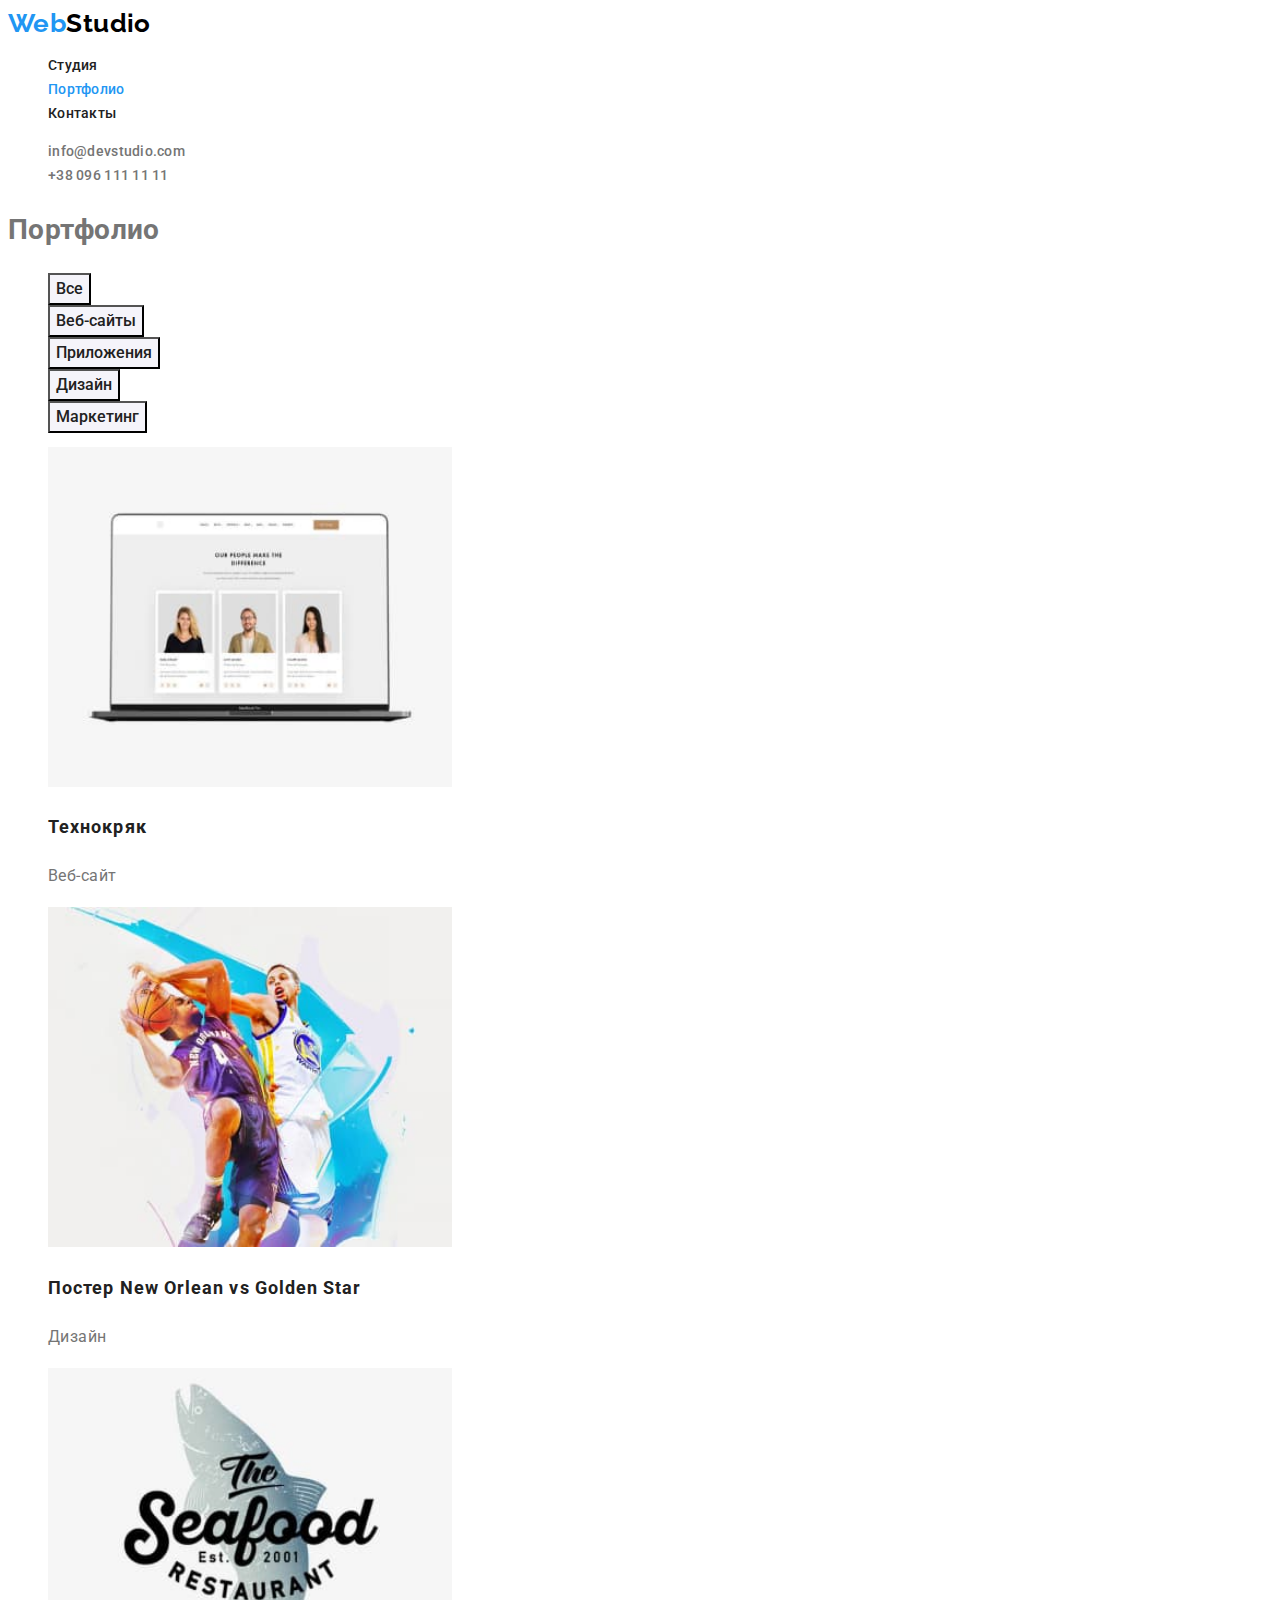
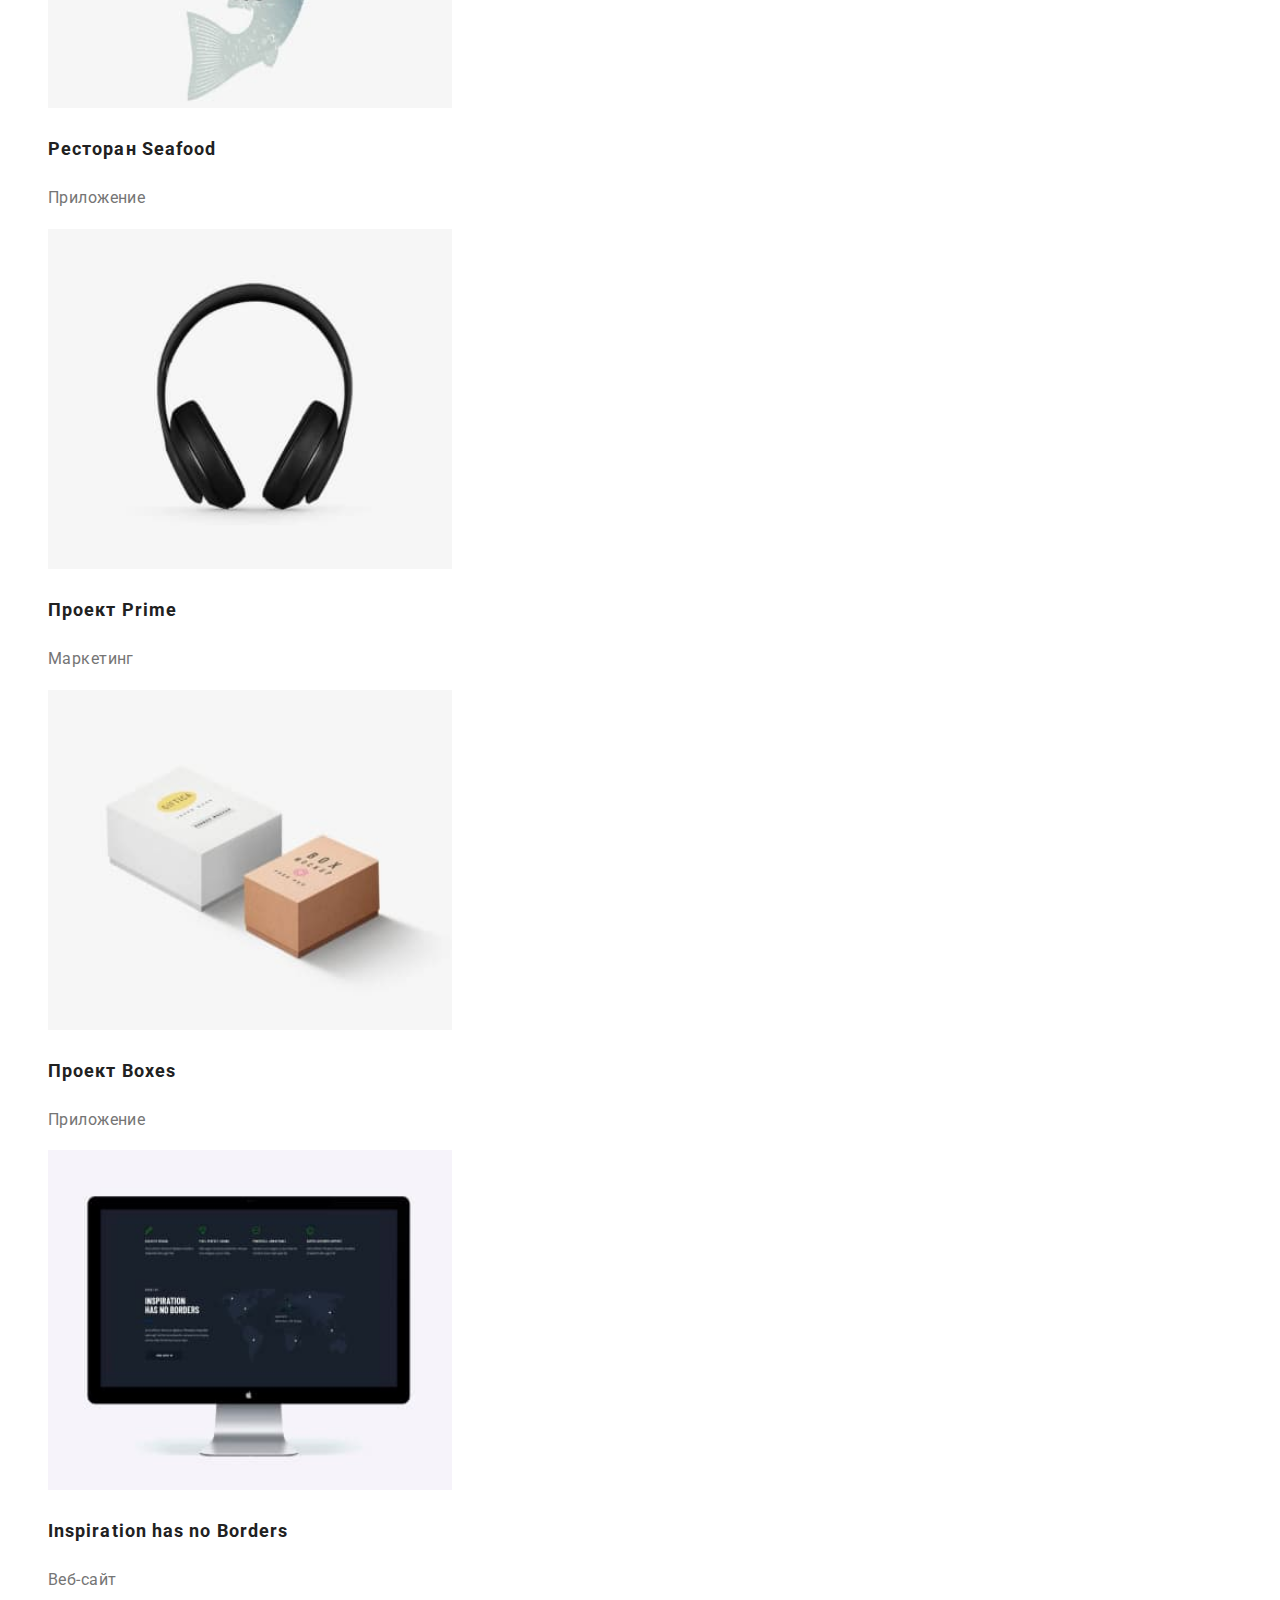
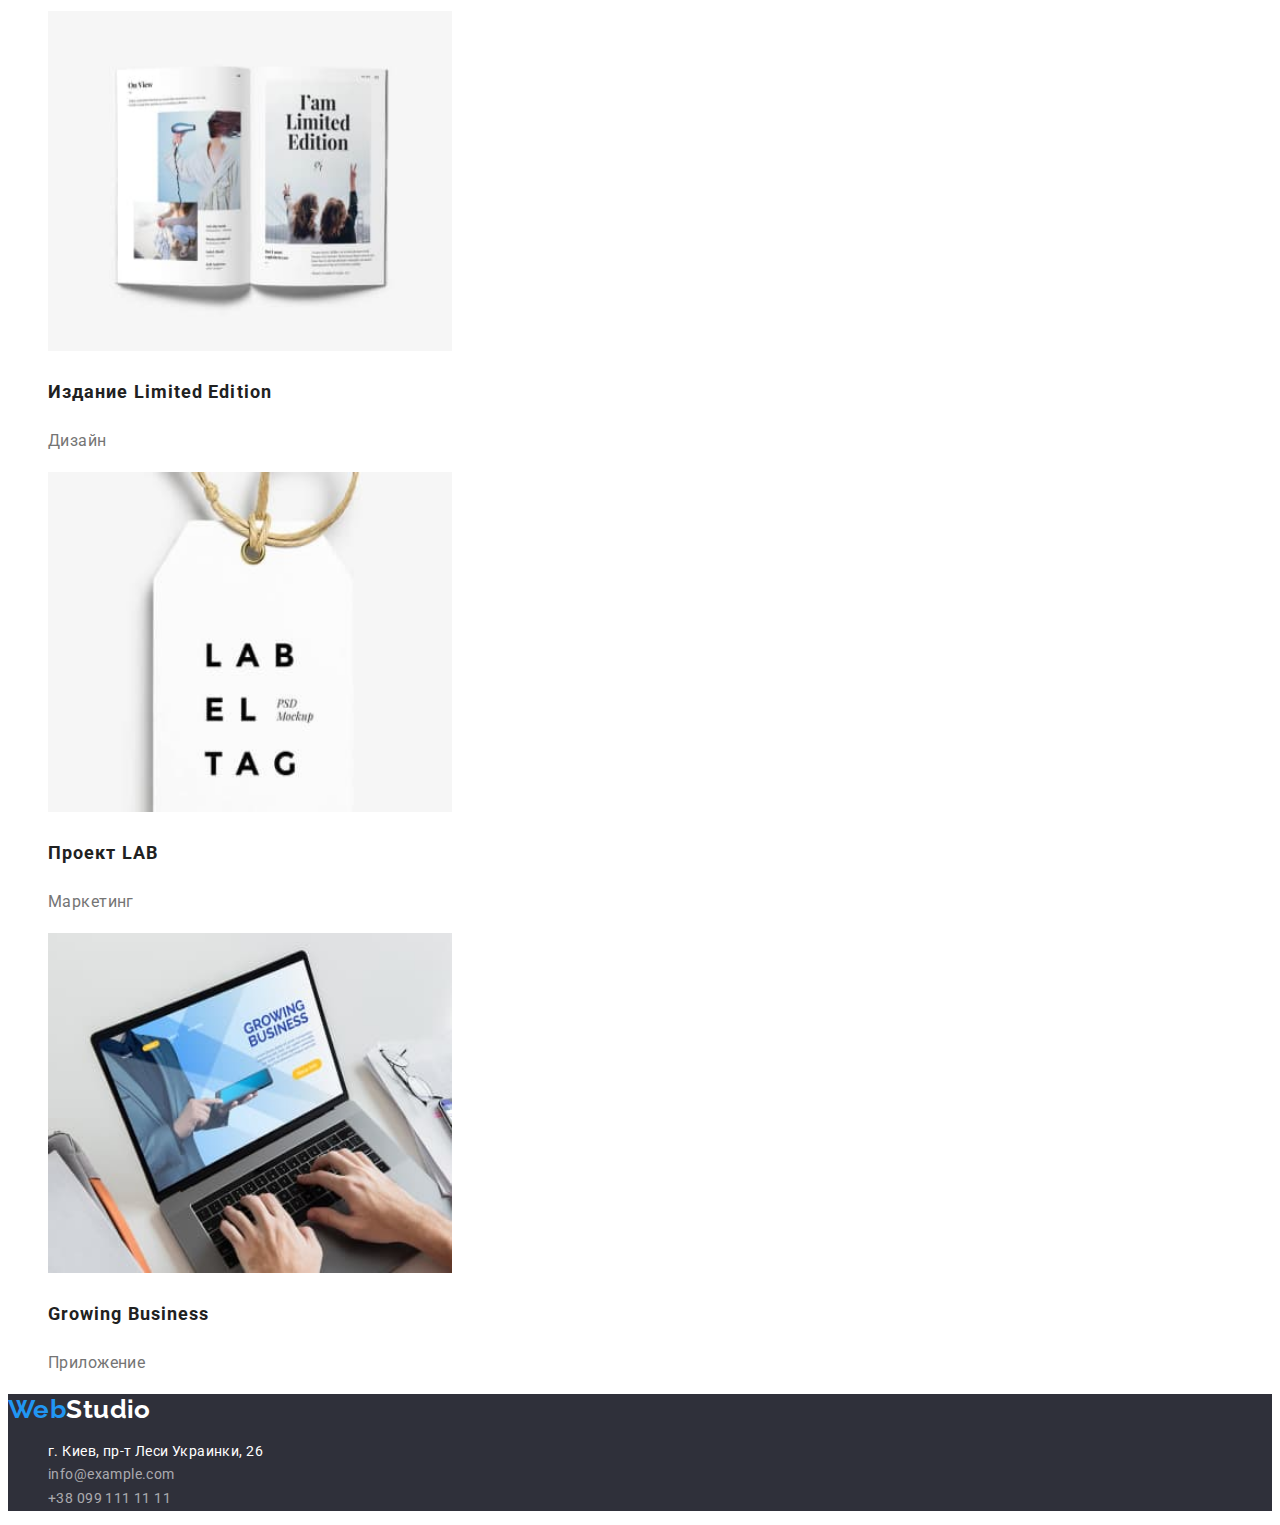
==== portfolio.html @ fc3c18fe "создание исходной информации" ====
<!DOCTYPE html>
<html lang="ru">
<head>
    <meta charset="UTF-8">
    <meta http-equiv="X-UA-Compatible" content="IE=edge">
    <meta name="viewport" content="width=device-width, initial-scale=1.0">
    <title>Document</title>
    <link rel="preconnect" href="https://fonts.googleapis.com">
    <link rel="preconnect" href="https://fonts.gstatic.com" crossorigin>
    <link href="https://fonts.googleapis.com/css2?family=Raleway:wght@700&family=Roboto:wght@400;500;700;900&display=swap"
        rel="stylesheet">
    <link rel="stylesheet" href="./css/styles.css">
</head>

<body>
    <!--page header  -->
    <header>
        <!-- page navigation -->
        <nav class="page-nav">
            <a class="link site-logo" href="/index.html">
                Web<span class="accent">Studio</span>
            </a>
    
            <ul class="site-nav list">
                <li><a href="./index.html" class="link site-nav-link">Студия</a> </li>
                <li><a href="./portfolio.html" class="link site-nav-link current">Портфолио</a></li>
                <li><a href="#" class="link site-nav-link">Контакты</a></li>
            </ul>
        </nav>
        <!-- contacts -->
        <ul class="auth-nav list">
            <li><a href="mailto:info@devstudio.com" class="link auth-nav-link">info@devstudio.com</a></li>
            <li><a href="tel:+380961111111" class="link auth-nav-link">+38 096 111 11 11</a></li>
        </ul>
    </header>

    <main>
        <section class="filter">
            <h1>Портфолио</h1>
        <ul class=" list">
           <li class="filter-item"><button type="button" class="filter-button">Все </button></li>
           <li class="filter-item"><button type="button" class="filter-button"> Веб-сайты </button></li>
           <li class="filter-item"><button type="button" class="filter-button"> Приложения </button></li>
           <li class="filter-item"><button type="button" class="filter-button"> Дизайн </button></li>
           <li class="filter-item"><button type="button" class="filter-button"> Маркетинг</button></li>
        </ul>

        <ul class="list gallery">
            <li class="gallery-item">
                <a href="" class="link gallery-link">
                    <img src="./imges/img3-1.jpg" alt="фото страницы веб-сайта" width="404" height="340">
                    <h2 class="gallery-title">Технокряк</h2>
                    <p class="gallery-description-text">Веб-сайт</p>
                </a>
              
            </li>
            <li class="gallery-item">
                <a href="" class="link gallery-link">
                <img src="./imges/img3-2.jpg" alt="фото двух мужчин играющих в баскетбол" width="404" height="340">
                <h2 class="gallery-title">Постер New Orlean vs Golden Star</h2>
                <p class="gallery-description-text">Дизайн</p>
                </a>
            </li>
            <li class="gallery-item">
                <a href="" class="link gallery-link">
                <img src="./imges/img3-3.jpg" alt="фото логотипа ресторана" width="404" height="340">
                <h2 class="gallery-title">Ресторан Seafood</h2>
                <p class="gallery-description-text">Приложение</p>
                </a>
            </li>
            <li class="gallery-item">
                <a href="" class="link gallery-link">
                <img src="./imges/img3-4.jpg" alt="фото наушников" width="404" height="340">
                <h2 class="gallery-title">Проект Prime</h2>
                <p class="gallery-description-text">Маркетинг</p>
                </a>
            </li>
            <li class="gallery-item">
                <a href="" class="link gallery-link">
                <img src="./imges/img3-5.jpg" alt="фото коробок" width="404" height="340">
                <h2 class="gallery-title">Проект Boxes</h2>
                <p class="gallery-description-text">Приложение</p>
                </a>
            </li>
            <li class="gallery-item"> 
                <a href="" class="link gallery-link">
                <img src="./imges/img3-6.jpg" alt="фото монитора со станицей веб-сайта" width="404" height="340">
                <h2 class="gallery-title">Inspiration has no Borders</h2>
                <p class="gallery-description-text">Веб-сайт</p>
                </a>
            </li>
            <li class="gallery-item"> 
                <a href="" class="link gallery-link">
                <img src="./imges/img3-7.jpg" alt="фото развернутого журнала" width="404" height="340">
                <h2 class="gallery-title">Издание Limited Edition</h2>
                <p class="gallery-description-text">Дизайн</p>
                </a>
            </li>
            <li class="gallery-item"> 
                <a href="" class="link gallery-link">
                <img src="./imges/img3-8.jpg" alt="фото бумажного ярлыка с надписью" width="404" height="340">
                <h2 class="gallery-title">Проект LAB</h2>
                <p class="gallery-description-text">Маркетинг</p>
                </a>
            </li>
            <li class="gallery-item"> 
                <a href="" class="link gallery-link">
                <img src="./imges/img3-9.jpg" alt="фото мужчины печатающего на наутбуке, с открытой веб-страницей" width="404" height="340">
                <h2 class="gallery-title">Growing Business</h2>
                <p class="gallery-description-text">Приложение</p>
                </a>
            </li>
        </ul>
        </section>
    </main>

    <footer>
        <div class="footer-background-color">
            <a href="/index.html" class="link site-logo">
                Web<span class="accent-footer">Studio</span>
            </a>
            <!-- address -->
            <address class="address">
                <ul class="list">
                    <li><span class="footer-address">г. Киев, пр-т Леси Украинки, 26</span></li>
                    <li><a href="mailto:info@example.com" class="link address-list-item"">info@example.com</a></li>
                 <li><a href=" tel:+380991111111" class="link  address-list-item">+38 099 111 11 11</a></li>
                </ul>
            </address>
        </div>
    </footer>
  

</body>
</html>
---- css/styles.css ----
:root {
  --main-text-coor: #757575;
  --title-text-color: #212121;
  --accent-color: #2196f3;
  --main-background-colore: #ffffff;
  --secondary-background-colore: #f5f4fa;
}

body {
  background-color: var(--main-background-colore);
  color: var(--main-text-coor);
  font-family: 'Roboto', sans-serif;
  font-size: 14px;
  line-height: 1.71;
  letter-spacing: 0.03em;
}

.list {
  list-style: none;
}

.link {
  text-decoration: none;
}

/*page-nav */
.site-logo {
  color: var(--accent-color);
  font-family: 'Raleway', sans-serif;
  font-weight: 700;
  font-size: 26px;
  line-height: 1.19;
}

.accent {
  color: #000000;
}

.site-nav-link {
  color: var(--title-text-color);
  font-weight: 500;
  line-height: 1.14;
  letter-spacing: 0.02em;
}

.site-nav-link:hover,
.site-nav-link:focus,
.current {
  color: var(--accent-color);
}

/*contacts*/
.auth-nav-link {
  color: var(--main-text-coor);
  font-weight: 500;
  line-height: 1.14;
  letter-spacing: 0.02em;
}

.auth-nav-link:hover,
.auth-nav-link:focus {
  color: var(--accent-color);
}

/*hero section*/
.hero-button {
  color: var(--main-background-colore);
  background-color: var(--accent-color);
  font-family: inherit;
  font-weight: 700;
  font-size: 16px;
  line-height: 1.87;
  letter-spacing: 0.06em;
}

.hero-button:hover,
.hero-button:focus {
  background-color: #188ce8;
}

.hero-button {
  cursor: pointer;
}

.hero-title {
  color: var(--main-background-colore);
  background-color: #2f303a;
  font-weight: 900;
  font-size: 44px;
  line-height: 1.36;
  text-align: center;
  letter-spacing: 0.06em;
  text-transform: uppercase;
}

/*aspects section*/
.text-title {
  color: var(--title-text-color);
  font-weight: 700;
  line-height: 1.14;
  text-transform: uppercase;
}

.aspects-text {
  color: var(--main-text-coor);
}

/*our team, what we do section titles*/
.section-title {
  color: var(--title-text-color);
  font-weight: 700;
  font-size: 36px;
  line-height: 1.16;
  text-align: center;
}

.our-team-section {
  background-color: var(--secondary-background-colore);
}

.team-list-title {
  color: var(--title-text-color);
  font-weight: 500;
  font-size: 16px;
  line-height: 1.18;
  text-align: center;
}

.team-text {
  font-size: 16px;
  line-height: 1.18;
  text-align: center;
}

/*footer address*/

.footer-background-color {
  background-color: #2f303a;
}

.accent-footer {
  color: var(--main-background-colore);
}

.address {
  color: var(--main-background-colore);
  font-style: normal;
}

.address-list-item {
  color: rgba(255, 255, 255, 0.6);
}

.address-list-item:hover,
.address-list-item:focus {
  color: var(--accent-color);
}

/*portfolio page*/

.filter-button {
  font-family: inherit;
  color: var(--title-text-color);
  background-color: var(--secondary-background-colore);
  font-weight: 500;
  font-size: 16px;
  line-height: 1.62;
}

.filter-button:hover,
.filter-button:focus {
  background-color: var(--accent-color);
  color: var(--main-background-colore);
}

.filter-button {
  cursor: pointer;
}

.gallery-title {
  color: var(--title-text-color);
  font-weight: 700;
  font-size: 18px;
  line-height: 2;
  letter-spacing: 0.06em;
}

.gallery-description-text {
  color: var(--main-text-coor);
  font-size: 16px;
  line-height: 1.87;
}
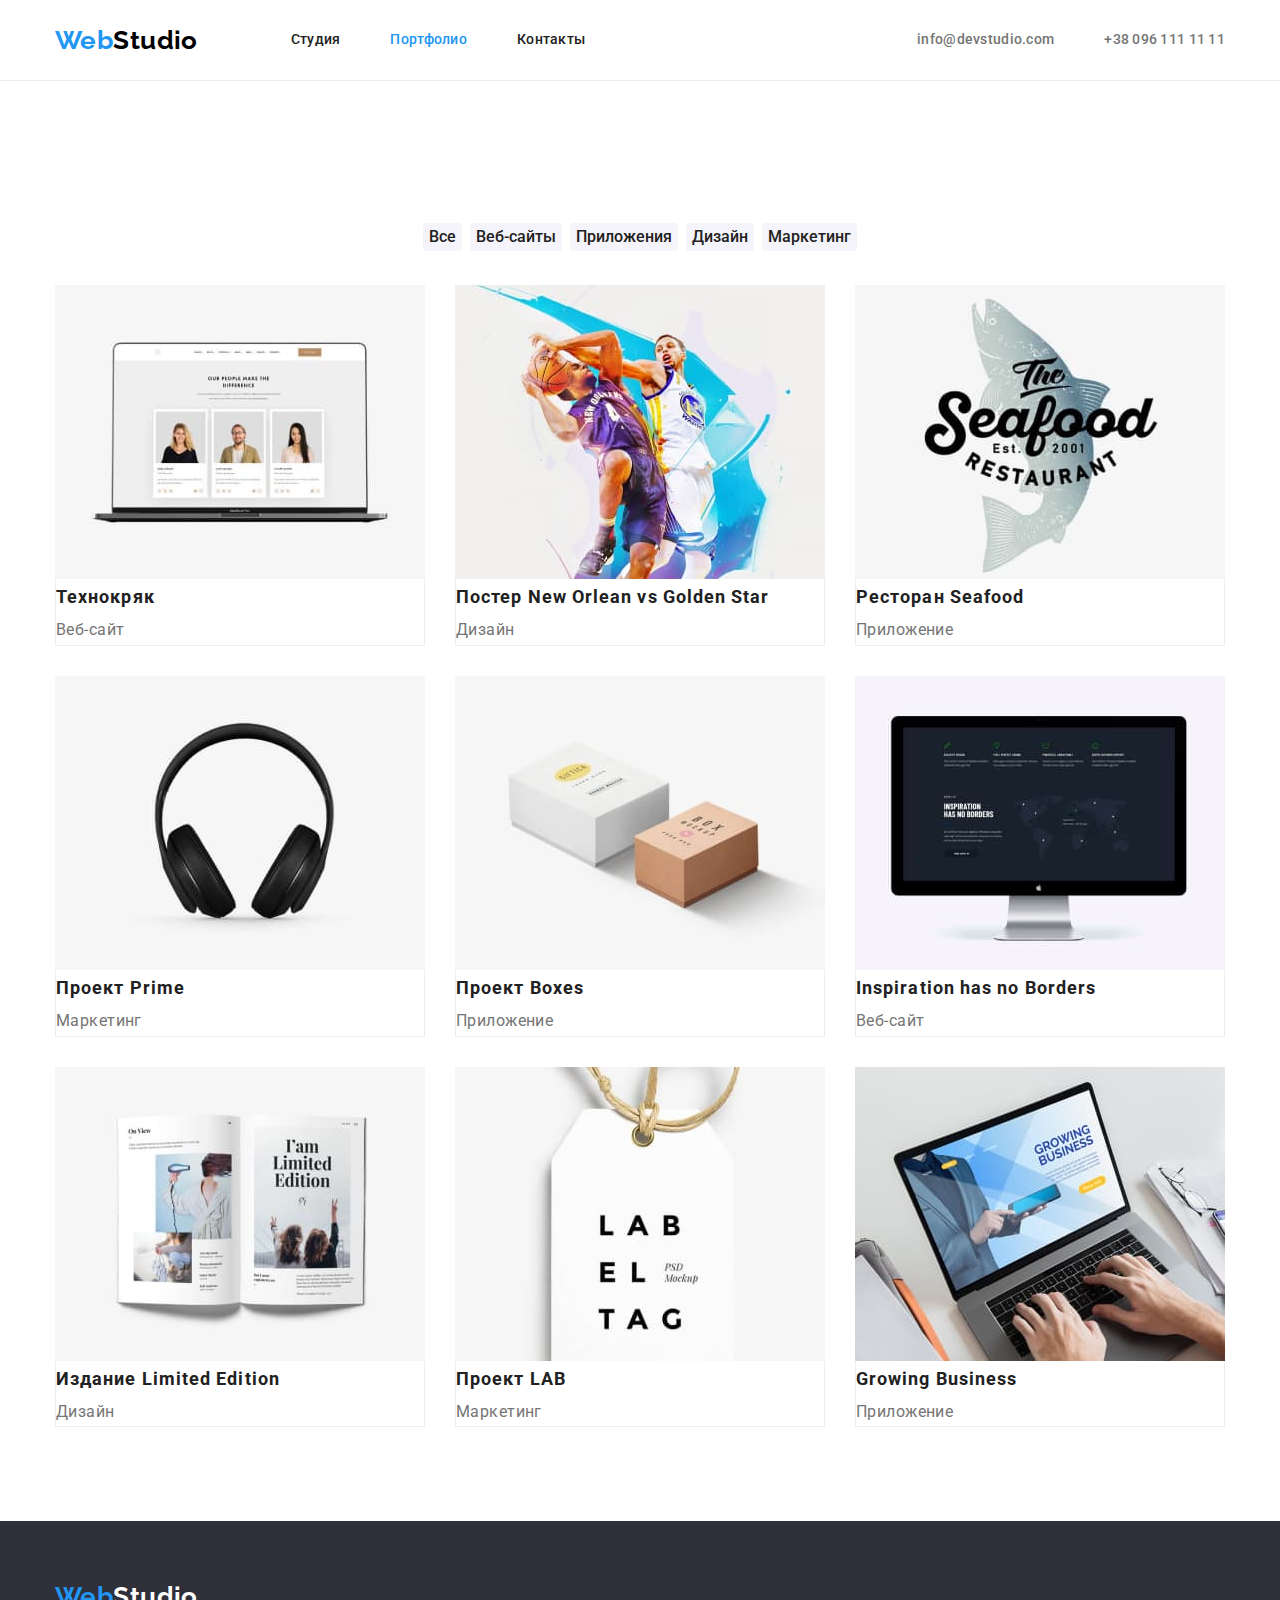
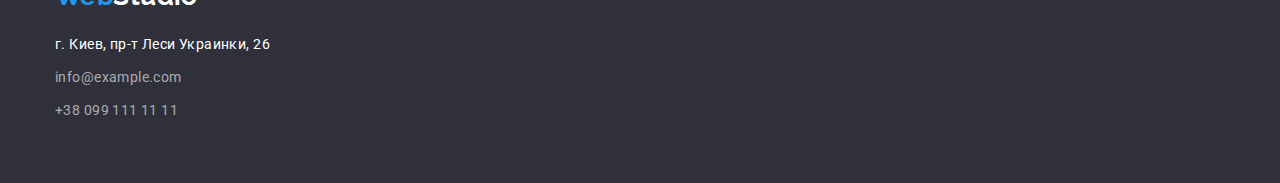
==== commit 8e03b5d6: "дз 3" ====
--- a/portfolio.html
+++ b/portfolio.html
@@ -9,126 +9,162 @@
     <link rel="preconnect" href="https://fonts.gstatic.com" crossorigin>
     <link href="https://fonts.googleapis.com/css2?family=Raleway:wght@700&family=Roboto:wght@400;500;700;900&display=swap"
         rel="stylesheet">
+        <link rel="stylesheet" href="https://cdnjs.cloudflare.com/ajax/libs/modern-normalize/1.1.0/modern-normalize.min.css">
     <link rel="stylesheet" href="./css/styles.css">
 </head>
 
 <body>
     <!--page header  -->
-    <header>
+    <header class="page-header">
         <!-- page navigation -->
-        <nav class="page-nav">
-            <a class="link site-logo" href="/index.html">
-                Web<span class="accent">Studio</span>
-            </a>
+        <div class="container  header-flex-box">
+            <nav class="page-nav nav-flex-box">
     
-            <ul class="site-nav list">
-                <li><a href="./index.html" class="link site-nav-link">Студия</a> </li>
-                <li><a href="./portfolio.html" class="link site-nav-link current">Портфолио</a></li>
-                <li><a href="#" class="link site-nav-link">Контакты</a></li>
+                <a href="/index.html" class="link site-logo">
+                    Web<span class="accent">Studio</span>
+                </a>
+    
+                <ul class="site-nav list">
+                    <li class="site-nav-item"><a href="./index.html" class="link site-nav-link ">Студия</a> </li>
+                    <li class="site-nav-item"><a href="./portfolio.html" class="link site-nav-link current">Портфолио</a></li>
+                    <li class="site-nav-item"><a href="#" class="link site-nav-link">Контакты</a></li>
+                </ul>
+            </nav>
+    
+            <!-- contacts -->
+    
+            <ul class="auth-nav list">
+                <li class="auth-nav-item"><a href="mailto:info@devstudio.com"
+                        class="link auth-nav-link">info@devstudio.com</a></li>
+                <li class="auth-nav-item"><a href="tel:+380961111111" class="link auth-nav-link">+38 096 111 11 11</a></li>
             </ul>
-        </nav>
-        <!-- contacts -->
-        <ul class="auth-nav list">
-            <li><a href="mailto:info@devstudio.com" class="link auth-nav-link">info@devstudio.com</a></li>
-            <li><a href="tel:+380961111111" class="link auth-nav-link">+38 096 111 11 11</a></li>
-        </ul>
+    
+        </div>
     </header>
 
     <main>
         <section class="filter">
-            <h1>Портфолио</h1>
-        <ul class=" list">
+            <div class="container ">
+            <h1 class="filter-section-title" >Портфолио</h1>
+        <ul class=" list portfolio-flex-container">
            <li class="filter-item"><button type="button" class="filter-button">Все </button></li>
            <li class="filter-item"><button type="button" class="filter-button"> Веб-сайты </button></li>
            <li class="filter-item"><button type="button" class="filter-button"> Приложения </button></li>
            <li class="filter-item"><button type="button" class="filter-button"> Дизайн </button></li>
            <li class="filter-item"><button type="button" class="filter-button"> Маркетинг</button></li>
         </ul>
+        </div>
+     
 
-        <ul class="list gallery">
+        <div class="container">
+        <ul class="list gallery flex-container">
             <li class="gallery-item">
                 <a href="" class="link gallery-link">
-                    <img src="./imges/img3-1.jpg" alt="фото страницы веб-сайта" width="404" height="340">
+                    <img class="flex-img" src="./imges/img3-1.jpg" alt="фото страницы веб-сайта" width="404" height="340">
+                    <div class="gallery-item-text">
                     <h2 class="gallery-title">Технокряк</h2>
                     <p class="gallery-description-text">Веб-сайт</p>
+                    </div>
                 </a>
               
             </li>
             <li class="gallery-item">
                 <a href="" class="link gallery-link">
-                <img src="./imges/img3-2.jpg" alt="фото двух мужчин играющих в баскетбол" width="404" height="340">
+                <img class="flex-img" src="./imges/img3-2.jpg" alt="фото двух мужчин играющих в баскетбол" width="404" height="340">
+                <div class="gallery-item-text">
                 <h2 class="gallery-title">Постер New Orlean vs Golden Star</h2>
                 <p class="gallery-description-text">Дизайн</p>
+                </div>
                 </a>
             </li>
             <li class="gallery-item">
                 <a href="" class="link gallery-link">
-                <img src="./imges/img3-3.jpg" alt="фото логотипа ресторана" width="404" height="340">
+                <img class="flex-img" src="./imges/img3-3.jpg" alt="фото логотипа ресторана" width="404" height="340">
+                <div class="gallery-item-text">
                 <h2 class="gallery-title">Ресторан Seafood</h2>
                 <p class="gallery-description-text">Приложение</p>
+                </div>
                 </a>
             </li>
             <li class="gallery-item">
                 <a href="" class="link gallery-link">
-                <img src="./imges/img3-4.jpg" alt="фото наушников" width="404" height="340">
+                <img class="flex-img" src="./imges/img3-4.jpg" alt="фото наушников" width="404" height="340">
+                <div class="gallery-item-text">
                 <h2 class="gallery-title">Проект Prime</h2>
                 <p class="gallery-description-text">Маркетинг</p>
+                </div>
                 </a>
             </li>
             <li class="gallery-item">
                 <a href="" class="link gallery-link">
-                <img src="./imges/img3-5.jpg" alt="фото коробок" width="404" height="340">
+                <img class="flex-img" src="./imges/img3-5.jpg" alt="фото коробок" width="404" height="340">
+                <div class="gallery-item-text">
                 <h2 class="gallery-title">Проект Boxes</h2>
                 <p class="gallery-description-text">Приложение</p>
+                </div>
                 </a>
             </li>
             <li class="gallery-item"> 
                 <a href="" class="link gallery-link">
-                <img src="./imges/img3-6.jpg" alt="фото монитора со станицей веб-сайта" width="404" height="340">
+                <img class="flex-img" src="./imges/img3-6.jpg" alt="фото монитора со станицей веб-сайта" width="404" height="340">
+                <div class="gallery-item-text">
                 <h2 class="gallery-title">Inspiration has no Borders</h2>
                 <p class="gallery-description-text">Веб-сайт</p>
+                </div>
                 </a>
             </li>
             <li class="gallery-item"> 
                 <a href="" class="link gallery-link">
-                <img src="./imges/img3-7.jpg" alt="фото развернутого журнала" width="404" height="340">
+                <img class="flex-img" src="./imges/img3-7.jpg" alt="фото развернутого журнала" width="404" height="340">
+                <div class="gallery-item-text">
                 <h2 class="gallery-title">Издание Limited Edition</h2>
                 <p class="gallery-description-text">Дизайн</p>
+                </div>
                 </a>
             </li>
             <li class="gallery-item"> 
                 <a href="" class="link gallery-link">
-                <img src="./imges/img3-8.jpg" alt="фото бумажного ярлыка с надписью" width="404" height="340">
+                <img class="flex-img" src="./imges/img3-8.jpg" alt="фото бумажного ярлыка с надписью" width="404" height="340">
+                <div class="gallery-item-text">
                 <h2 class="gallery-title">Проект LAB</h2>
                 <p class="gallery-description-text">Маркетинг</p>
+                </div>
                 </a>
             </li>
             <li class="gallery-item"> 
                 <a href="" class="link gallery-link">
-                <img src="./imges/img3-9.jpg" alt="фото мужчины печатающего на наутбуке, с открытой веб-страницей" width="404" height="340">
+                <img class="flex-img" src="./imges/img3-9.jpg" alt="фото мужчины печатающего на наутбуке, с открытой веб-страницей" width="404" height="340">
+                <div class="gallery-item-text">
                 <h2 class="gallery-title">Growing Business</h2>
                 <p class="gallery-description-text">Приложение</p>
+                </div>
                 </a>
             </li>
         </ul>
+        </div>
+  
         </section>
     </main>
 
-    <footer>
-        <div class="footer-background-color">
-            <a href="/index.html" class="link site-logo">
-                Web<span class="accent-footer">Studio</span>
-            </a>
-            <!-- address -->
-            <address class="address">
-                <ul class="list">
-                    <li><span class="footer-address">г. Киев, пр-т Леси Украинки, 26</span></li>
-                    <li><a href="mailto:info@example.com" class="link address-list-item"">info@example.com</a></li>
-                 <li><a href=" tel:+380991111111" class="link  address-list-item">+38 099 111 11 11</a></li>
-                </ul>
-            </address>
-        </div>
-    </footer>
+<footer class="page-footer">
+    <div class="container footer-container">
+        <a href="/index.html" class=" link site-logo ">
+            Web<span class="accent-footer">Studio</span>
+        </a>
+        <!-- address -->
+        <address class="address">
+            <ul class="list footer-address-list">
+                <li class="footer-list-item">
+                    <p class="footer-address">г. Киев, пр-т Леси Украинки, 26</p>
+                </li>
+                <li class="footer-list-item"><a href="mailto:info@example.com"
+                        class="link address-list-item">info@example.com</a></li>
+                <li class="footer-list-item"><a href="tel:+380991111111" class="link address-list-item">+38 099 111 11
+                        11</a></li>
+            </ul>
+        </address>
+    </div>
+</footer>
   
 
 </body>
--- a/css/styles.css
+++ b/css/styles.css
@@ -15,15 +15,65 @@
   letter-spacing: 0.03em;
 }
 
+h1,
+h2,
+h3,
+p,
+ul {
+  margin-top: 0;
+  margin-bottom: 0;
+}
+
 .list {
   list-style: none;
+  margin: 0;
+  padding: 0;
 }
 
 .link {
   text-decoration: none;
 }
 
+.container {
+  width: 1200px;
+  padding-right: 15px;
+  padding-left: 15px;
+  margin-left: auto;
+  margin-right: auto;
+}
+
+.section {
+  padding-top: 94px;
+  padding-bottom: 94px;
+}
+
+.flex-img {
+  display: block;
+  max-width: 100%;
+  height: auto;
+}
+
 /*page-nav */
+
+.page-header {
+  border-bottom: 1px solid #ececec;
+}
+
+.header-flex-box,
+.nav-flex-box {
+  display: flex;
+  align-items: center;
+}
+
+.site-nav {
+  display: flex;
+  margin-left: 93px;
+}
+
+.site-nav-item + .site-nav-item {
+  margin-left: 50px;
+}
+
 .site-logo {
   color: var(--accent-color);
   font-family: 'Raleway', sans-serif;
@@ -37,6 +87,10 @@
 }
 
 .site-nav-link {
+  display: block;
+  padding-top: 32px;
+  padding-bottom: 32px;
+
   color: var(--title-text-color);
   font-weight: 500;
   line-height: 1.14;
@@ -50,6 +104,15 @@
 }
 
 /*contacts*/
+
+.auth-nav {
+  display: flex;
+  margin-left: auto;
+}
+.auth-nav-item:not(:last-child) {
+  margin-right: 50px;
+}
+
 .auth-nav-link {
   color: var(--main-text-coor);
   font-weight: 500;
@@ -63,9 +126,20 @@
 }
 
 /*hero section*/
+.hero {
+  text-align: center;
+  background-color: #2f303a;
+}
+
 .hero-button {
+  border: transparent;
+  min-width: 200px;
+  display: inline-block;
+  border-radius: 4px;
+  padding: 10px 32px;
   color: var(--main-background-colore);
   background-color: var(--accent-color);
+
   font-family: inherit;
   font-weight: 700;
   font-size: 16px;
@@ -83,22 +157,42 @@
 }
 
 .hero-title {
-  color: var(--main-background-colore);
-  background-color: #2f303a;
+  margin-bottom: 30px;
+  color: var(--main-background-colore);
+
   font-weight: 900;
   font-size: 44px;
   line-height: 1.36;
-  text-align: center;
   letter-spacing: 0.06em;
   text-transform: uppercase;
 }
 
 /*aspects section*/
+
+.aspects-list {
+  display: flex;
+}
+
+.aspects-list-item {
+  width: 270px;
+  margin-right: 30px;
+}
+.aspects-list-item:nth-child(4n) {
+  margin-right: 0;
+}
+
+.aspects-section-title,
+.filter-section-title {
+  visibility: hidden;
+}
+
 .text-title {
   color: var(--title-text-color);
   font-weight: 700;
   line-height: 1.14;
   text-transform: uppercase;
+
+  margin-bottom: 10px;
 }
 
 .aspects-text {
@@ -106,7 +200,17 @@
 }
 
 /*our team, what we do section titles*/
+
+.services {
+  display: flex;
+}
+
+.team {
+  display: flex;
+}
+
 .section-title {
+  margin-bottom: 50px;
   color: var(--title-text-color);
   font-weight: 700;
   font-size: 36px;
@@ -118,12 +222,21 @@
   background-color: var(--secondary-background-colore);
 }
 
+.team-list-item {
+  width: 270;
+  margin-right: 30px;
+}
+.team-list-item:nth-child(4n) {
+  margin-right: 0;
+}
+
 .team-list-title {
   color: var(--title-text-color);
   font-weight: 500;
   font-size: 16px;
   line-height: 1.18;
   text-align: center;
+  margin-bottom: 10px;
 }
 
 .team-text {
@@ -132,9 +245,17 @@
   text-align: center;
 }
 
+.services-list-item {
+  width: 370;
+  margin-right: 30px;
+}
+
+.services-list-item:nth-child(3n) {
+  margin-right: 0;
+}
 /*footer address*/
 
-.footer-background-color {
+.page-footer {
   background-color: #2f303a;
 }
 
@@ -156,7 +277,29 @@
   color: var(--accent-color);
 }
 
+.footer-address-list {
+  margin-top: 20px;
+}
+
+.footer-list-item {
+  padding-bottom: 9px;
+}
+
+.footer-list-item:last-child {
+  padding-bottom: 0;
+}
+
+.footer-container {
+  padding-bottom: 60px;
+  padding-top: 60px;
+}
+
 /*portfolio page*/
+
+.filter {
+  padding-top: 94px;
+  padding-bottom: 94px;
+}
 
 .filter-button {
   font-family: inherit;
@@ -165,6 +308,8 @@
   font-weight: 500;
   font-size: 16px;
   line-height: 1.62;
+  border: transparent;
+  border-radius: 4px;
 }
 
 .filter-button:hover,
@@ -190,3 +335,36 @@
   font-size: 16px;
   line-height: 1.87;
 }
+
+.flex-container {
+  display: flex;
+  flex-wrap: wrap;
+}
+
+.portfolio-flex-container {
+  display: flex;
+  margin-bottom: 34px;
+  justify-content: center;
+}
+
+.filter-item:not(:last-child) {
+  margin-right: 8px;
+}
+
+.gallery-item {
+  width: 370px;
+  margin-right: 30px;
+  margin-bottom: 30px;
+}
+.gallery-item:nth-child(3n) {
+  margin-right: 0;
+}
+.gallery-item:nth-last-child(-n + 3) {
+  margin-bottom: 0;
+}
+
+.gallery-item-text {
+  border-right: 1px solid #eeeeee;
+  border-bottom: 1px solid #eeeeee;
+  border-left: 1px solid #eeeeee;
+}
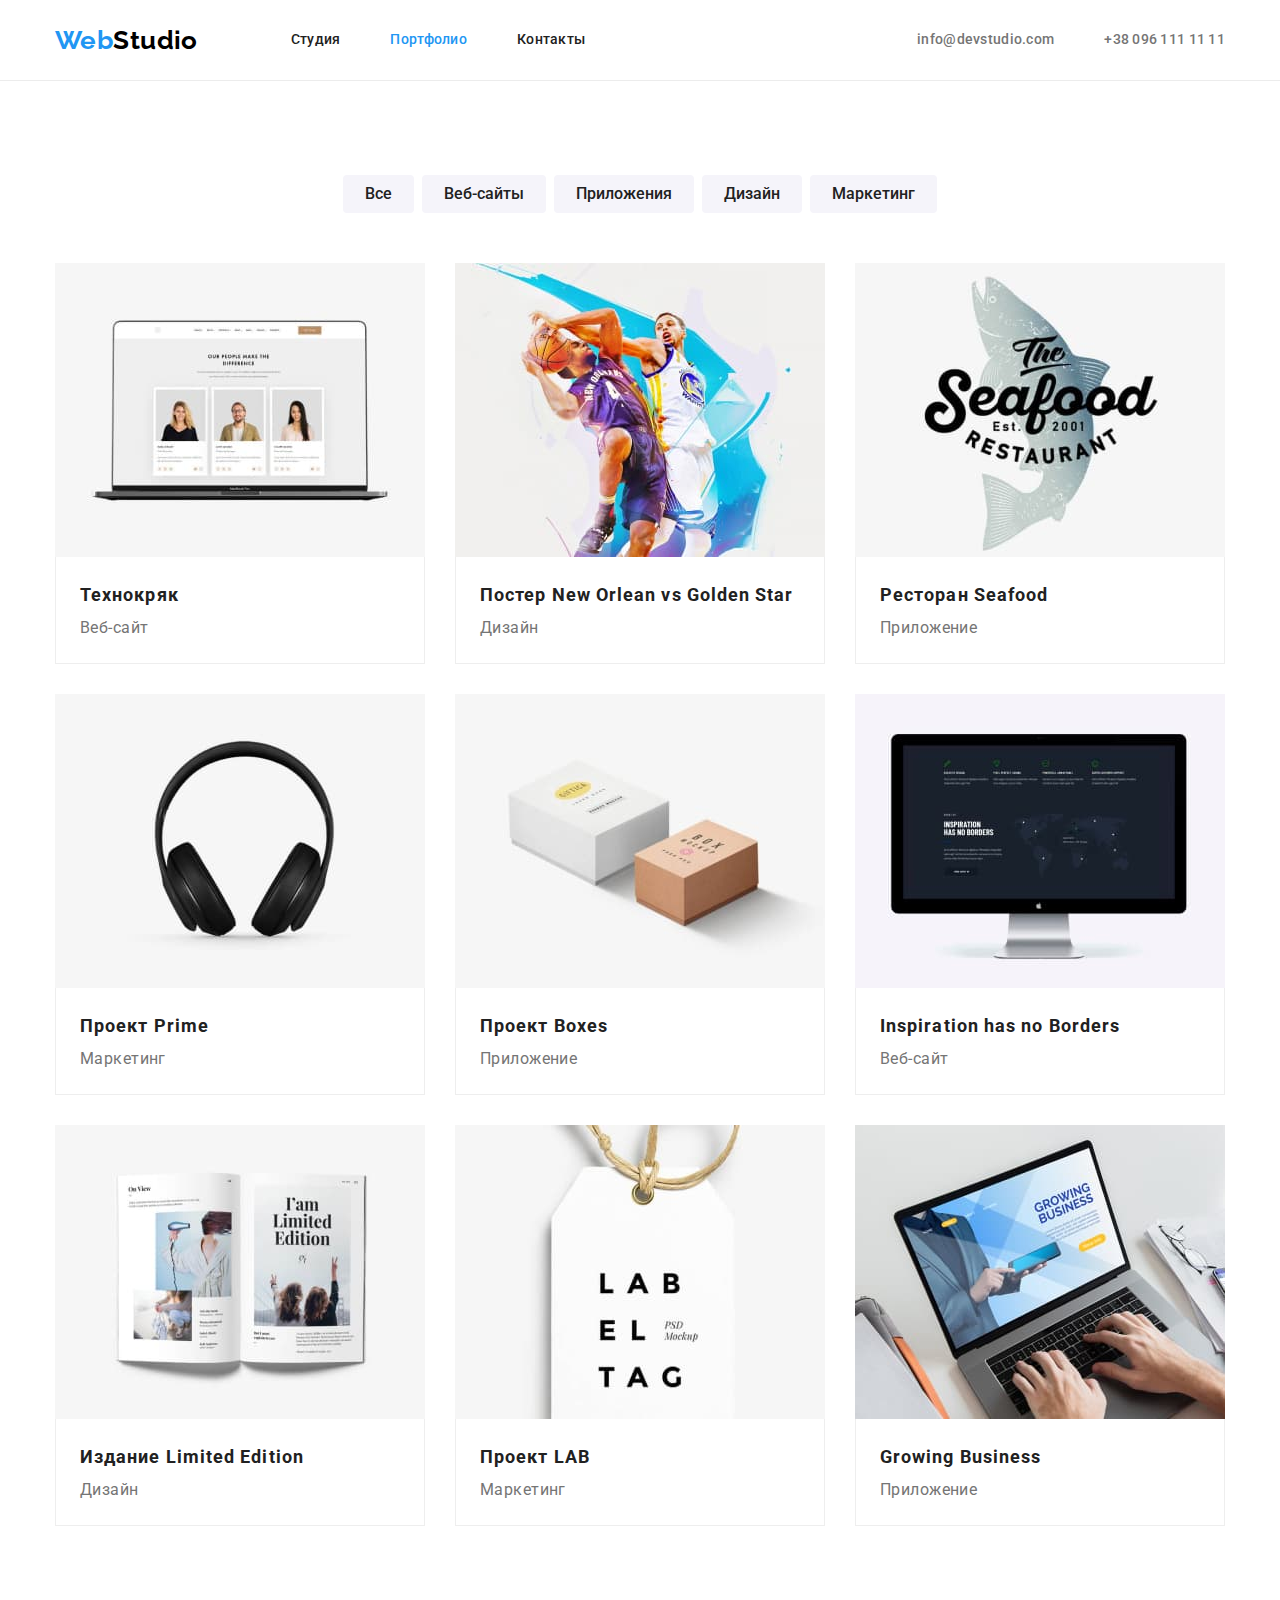
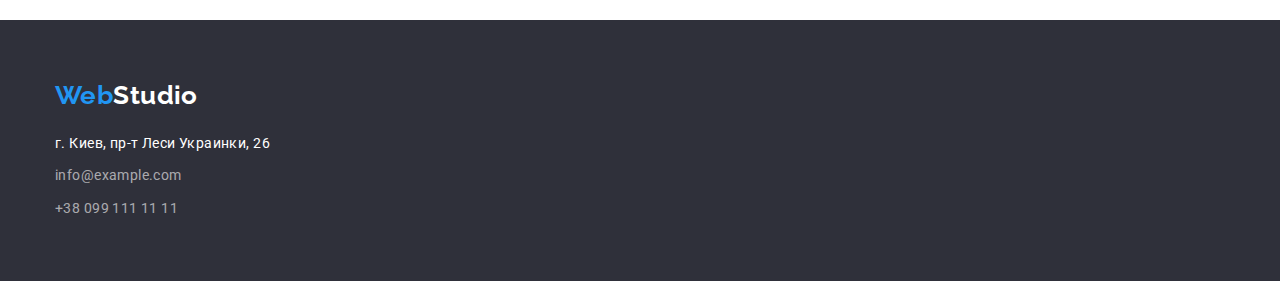
==== commit adb71bf5: "hw3 fixed" ====
--- a/portfolio.html
+++ b/portfolio.html
@@ -43,9 +43,9 @@
     </header>
 
     <main>
-        <section class="filter">
+        <section class="section">
             <div class="container ">
-            <h1 class="filter-section-title" >Портфолио</h1>
+            <h1 class="visibiity-hidden" >Портфолио</h1>
         <ul class=" list portfolio-flex-container">
            <li class="filter-item"><button type="button" class="filter-button">Все </button></li>
            <li class="filter-item"><button type="button" class="filter-button"> Веб-сайты </button></li>
@@ -53,14 +53,14 @@
            <li class="filter-item"><button type="button" class="filter-button"> Дизайн </button></li>
            <li class="filter-item"><button type="button" class="filter-button"> Маркетинг</button></li>
         </ul>
-        </div>
+     
      
 
-        <div class="container">
+      
         <ul class="list gallery flex-container">
             <li class="gallery-item">
                 <a href="" class="link gallery-link">
-                    <img class="flex-img" src="./imges/img3-1.jpg" alt="фото страницы веб-сайта" width="404" height="340">
+                    <img  src="./imges/img3-1.jpg" alt="фото страницы веб-сайта" width="370" height="294">
                     <div class="gallery-item-text">
                     <h2 class="gallery-title">Технокряк</h2>
                     <p class="gallery-description-text">Веб-сайт</p>
@@ -70,7 +70,7 @@
             </li>
             <li class="gallery-item">
                 <a href="" class="link gallery-link">
-                <img class="flex-img" src="./imges/img3-2.jpg" alt="фото двух мужчин играющих в баскетбол" width="404" height="340">
+                <img  src="./imges/img3-2.jpg" alt="фото двух мужчин играющих в баскетбол" width="370" height="294">
                 <div class="gallery-item-text">
                 <h2 class="gallery-title">Постер New Orlean vs Golden Star</h2>
                 <p class="gallery-description-text">Дизайн</p>
@@ -79,7 +79,7 @@
             </li>
             <li class="gallery-item">
                 <a href="" class="link gallery-link">
-                <img class="flex-img" src="./imges/img3-3.jpg" alt="фото логотипа ресторана" width="404" height="340">
+                <img src="./imges/img3-3.jpg" alt="фото логотипа ресторана" width="370" height="294">
                 <div class="gallery-item-text">
                 <h2 class="gallery-title">Ресторан Seafood</h2>
                 <p class="gallery-description-text">Приложение</p>
@@ -88,7 +88,7 @@
             </li>
             <li class="gallery-item">
                 <a href="" class="link gallery-link">
-                <img class="flex-img" src="./imges/img3-4.jpg" alt="фото наушников" width="404" height="340">
+                <img src="./imges/img3-4.jpg" alt="фото наушников" width="370" height="294">
                 <div class="gallery-item-text">
                 <h2 class="gallery-title">Проект Prime</h2>
                 <p class="gallery-description-text">Маркетинг</p>
@@ -97,7 +97,7 @@
             </li>
             <li class="gallery-item">
                 <a href="" class="link gallery-link">
-                <img class="flex-img" src="./imges/img3-5.jpg" alt="фото коробок" width="404" height="340">
+                <img src="./imges/img3-5.jpg" alt="фото коробок" width="370" height="294">
                 <div class="gallery-item-text">
                 <h2 class="gallery-title">Проект Boxes</h2>
                 <p class="gallery-description-text">Приложение</p>
@@ -106,7 +106,7 @@
             </li>
             <li class="gallery-item"> 
                 <a href="" class="link gallery-link">
-                <img class="flex-img" src="./imges/img3-6.jpg" alt="фото монитора со станицей веб-сайта" width="404" height="340">
+                <img src="./imges/img3-6.jpg" alt="фото монитора со станицей веб-сайта" width="370" height="294">
                 <div class="gallery-item-text">
                 <h2 class="gallery-title">Inspiration has no Borders</h2>
                 <p class="gallery-description-text">Веб-сайт</p>
@@ -115,7 +115,7 @@
             </li>
             <li class="gallery-item"> 
                 <a href="" class="link gallery-link">
-                <img class="flex-img" src="./imges/img3-7.jpg" alt="фото развернутого журнала" width="404" height="340">
+                <img src="./imges/img3-7.jpg" alt="фото развернутого журнала" width="370" height="294">
                 <div class="gallery-item-text">
                 <h2 class="gallery-title">Издание Limited Edition</h2>
                 <p class="gallery-description-text">Дизайн</p>
@@ -124,7 +124,7 @@
             </li>
             <li class="gallery-item"> 
                 <a href="" class="link gallery-link">
-                <img class="flex-img" src="./imges/img3-8.jpg" alt="фото бумажного ярлыка с надписью" width="404" height="340">
+                <img src="./imges/img3-8.jpg" alt="фото бумажного ярлыка с надписью" width="370" height="294">
                 <div class="gallery-item-text">
                 <h2 class="gallery-title">Проект LAB</h2>
                 <p class="gallery-description-text">Маркетинг</p>
@@ -133,7 +133,7 @@
             </li>
             <li class="gallery-item"> 
                 <a href="" class="link gallery-link">
-                <img class="flex-img" src="./imges/img3-9.jpg" alt="фото мужчины печатающего на наутбуке, с открытой веб-страницей" width="404" height="340">
+                <img src="./imges/img3-9.jpg" alt="фото мужчины печатающего на наутбуке, с открытой веб-страницей" width="370" height="294">
                 <div class="gallery-item-text">
                 <h2 class="gallery-title">Growing Business</h2>
                 <p class="gallery-description-text">Приложение</p>
--- a/css/styles.css
+++ b/css/styles.css
@@ -24,6 +24,12 @@
   margin-bottom: 0;
 }
 
+img {
+  display: block;
+  max-width: 100%;
+  height: auto;
+}
+
 .list {
   list-style: none;
   margin: 0;
@@ -47,12 +53,6 @@
   padding-bottom: 94px;
 }
 
-.flex-img {
-  display: block;
-  max-width: 100%;
-  height: auto;
-}
-
 /*page-nav */
 
 .page-header {
@@ -129,6 +129,7 @@
 .hero {
   text-align: center;
   background-color: #2f303a;
+  padding: 200px 0;
 }
 
 .hero-button {
@@ -174,16 +175,19 @@
 }
 
 .aspects-list-item {
-  width: 270px;
+  flex-basis: 270px;
   margin-right: 30px;
 }
 .aspects-list-item:nth-child(4n) {
   margin-right: 0;
 }
 
-.aspects-section-title,
-.filter-section-title {
-  visibility: hidden;
+.visibiity-hidden {
+  position: absolute;
+  clip: rect(0 0 0 0);
+  width: 1px;
+  height: 1px;
+  margin: -1px;
 }
 
 .text-title {
@@ -205,7 +209,7 @@
   display: flex;
 }
 
-.team {
+.team-flex {
   display: flex;
 }
 
@@ -222,10 +226,19 @@
   background-color: var(--secondary-background-colore);
 }
 
+.our-work-section {
+  padding-top: 0;
+}
+
 .team-list-item {
   width: 270;
   margin-right: 30px;
-}
+  box-shadow: 0px 1px 3px rgba(0, 0, 0, 0.12), 0px 1px 1px rgba(0, 0, 0, 0.14),
+    0px 2px 1px rgba(0, 0, 0, 0.2);
+  border-radius: 0px 0px 4px 4px;
+  background-color: var(--main-background-colore);
+}
+
 .team-list-item:nth-child(4n) {
   margin-right: 0;
 }
@@ -239,10 +252,15 @@
   margin-bottom: 10px;
 }
 
-.team-text {
+.team-list-profession {
   font-size: 16px;
   line-height: 1.18;
   text-align: center;
+}
+
+.team-list-text {
+  padding-top: 30px;
+  padding-bottom: 30px;
 }
 
 .services-list-item {
@@ -253,10 +271,13 @@
 .services-list-item:nth-child(3n) {
   margin-right: 0;
 }
+
 /*footer address*/
 
 .page-footer {
   background-color: #2f303a;
+  padding-top: 60px;
+  padding-bottom: 60px;
 }
 
 .accent-footer {
@@ -266,6 +287,7 @@
 .address {
   color: var(--main-background-colore);
   font-style: normal;
+  margin-top: 20px;
 }
 
 .address-list-item {
@@ -277,29 +299,15 @@
   color: var(--accent-color);
 }
 
-.footer-address-list {
-  margin-top: 20px;
-}
-
 .footer-list-item {
-  padding-bottom: 9px;
+  margin-bottom: 9px;
 }
 
 .footer-list-item:last-child {
-  padding-bottom: 0;
-}
-
-.footer-container {
-  padding-bottom: 60px;
-  padding-top: 60px;
+  margin-bottom: 0;
 }
 
 /*portfolio page*/
-
-.filter {
-  padding-top: 94px;
-  padding-bottom: 94px;
-}
 
 .filter-button {
   font-family: inherit;
@@ -310,6 +318,7 @@
   line-height: 1.62;
   border: transparent;
   border-radius: 4px;
+  padding: 6px 22px;
 }
 
 .filter-button:hover,
@@ -343,7 +352,7 @@
 
 .portfolio-flex-container {
   display: flex;
-  margin-bottom: 34px;
+  margin-bottom: 50px;
   justify-content: center;
 }
 
@@ -352,7 +361,6 @@
 }
 
 .gallery-item {
-  width: 370px;
   margin-right: 30px;
   margin-bottom: 30px;
 }
@@ -367,4 +375,5 @@
   border-right: 1px solid #eeeeee;
   border-bottom: 1px solid #eeeeee;
   border-left: 1px solid #eeeeee;
-}
+  padding: 20px 24px;
+}
